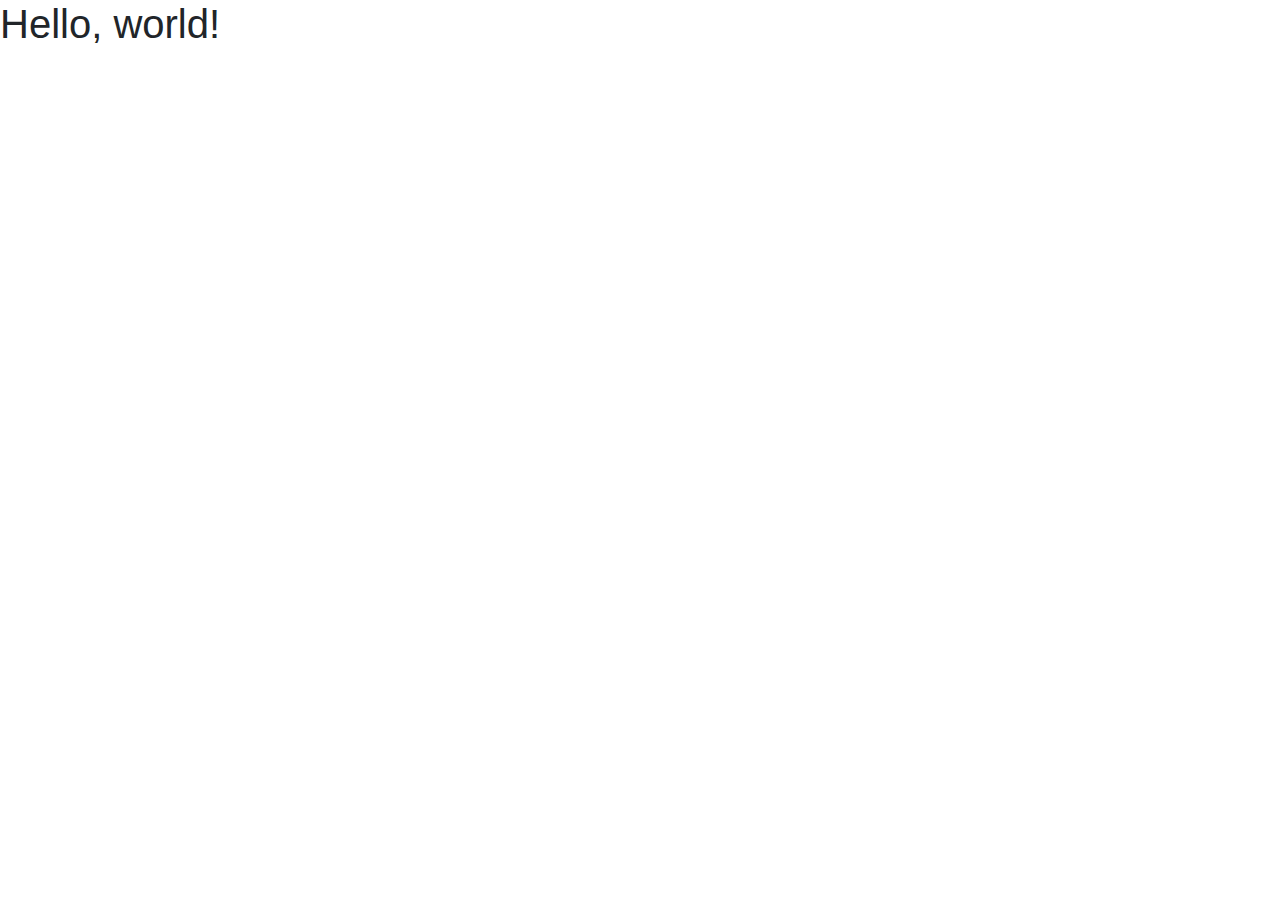
==== public/index.html @ 04bdb426 "starting project" ====
<!DOCTYPE html>
<html lang="en">
  <head>
    <!-- Required meta tags -->
    <meta charset="utf-8" />
    <meta
      name="viewport"
      content="width=device-width, initial-scale=1, shrink-to-fit=no"
    />

    <!-- Bootstrap CSS -->
    <link
      rel="stylesheet"
      href="https://stackpath.bootstrapcdn.com/bootstrap/4.5.2/css/bootstrap.min.css"
      integrity="sha384-JcKb8q3iqJ61gNV9KGb8thSsNjpSL0n8PARn9HuZOnIxN0hoP+VmmDGMN5t9UJ0Z"
      crossorigin="anonymous"
    />
    <link rel="stylesheet" href="styles.css" />

    <title>Hello, world!</title>
  </head>
  <body>
    <h1>Hello, world!</h1>

    <!-- Optional JavaScript -->
    <!-- jQuery first, then Popper.js, then Bootstrap JS -->
    <script
      src="https://code.jquery.com/jquery-3.5.1.slim.min.js"
      integrity="sha384-DfXdz2htPH0lsSSs5nCTpuj/zy4C+OGpamoFVy38MVBnE+IbbVYUew+OrCXaRkfj"
      crossorigin="anonymous"
    ></script>
    <script
      src="https://cdn.jsdelivr.net/npm/popper.js@1.16.1/dist/umd/popper.min.js"
      integrity="sha384-9/reFTGAW83EW2RDu2S0VKaIzap3H66lZH81PoYlFhbGU+6BZp6G7niu735Sk7lN"
      crossorigin="anonymous"
    ></script>
    <script
      src="https://stackpath.bootstrapcdn.com/bootstrap/4.5.2/js/bootstrap.min.js"
      integrity="sha384-B4gt1jrGC7Jh4AgTPSdUtOBvfO8shuf57BaghqFfPlYxofvL8/KUEfYiJOMMV+rV"
      crossorigin="anonymous"
    ></script>
  </body>
</html>
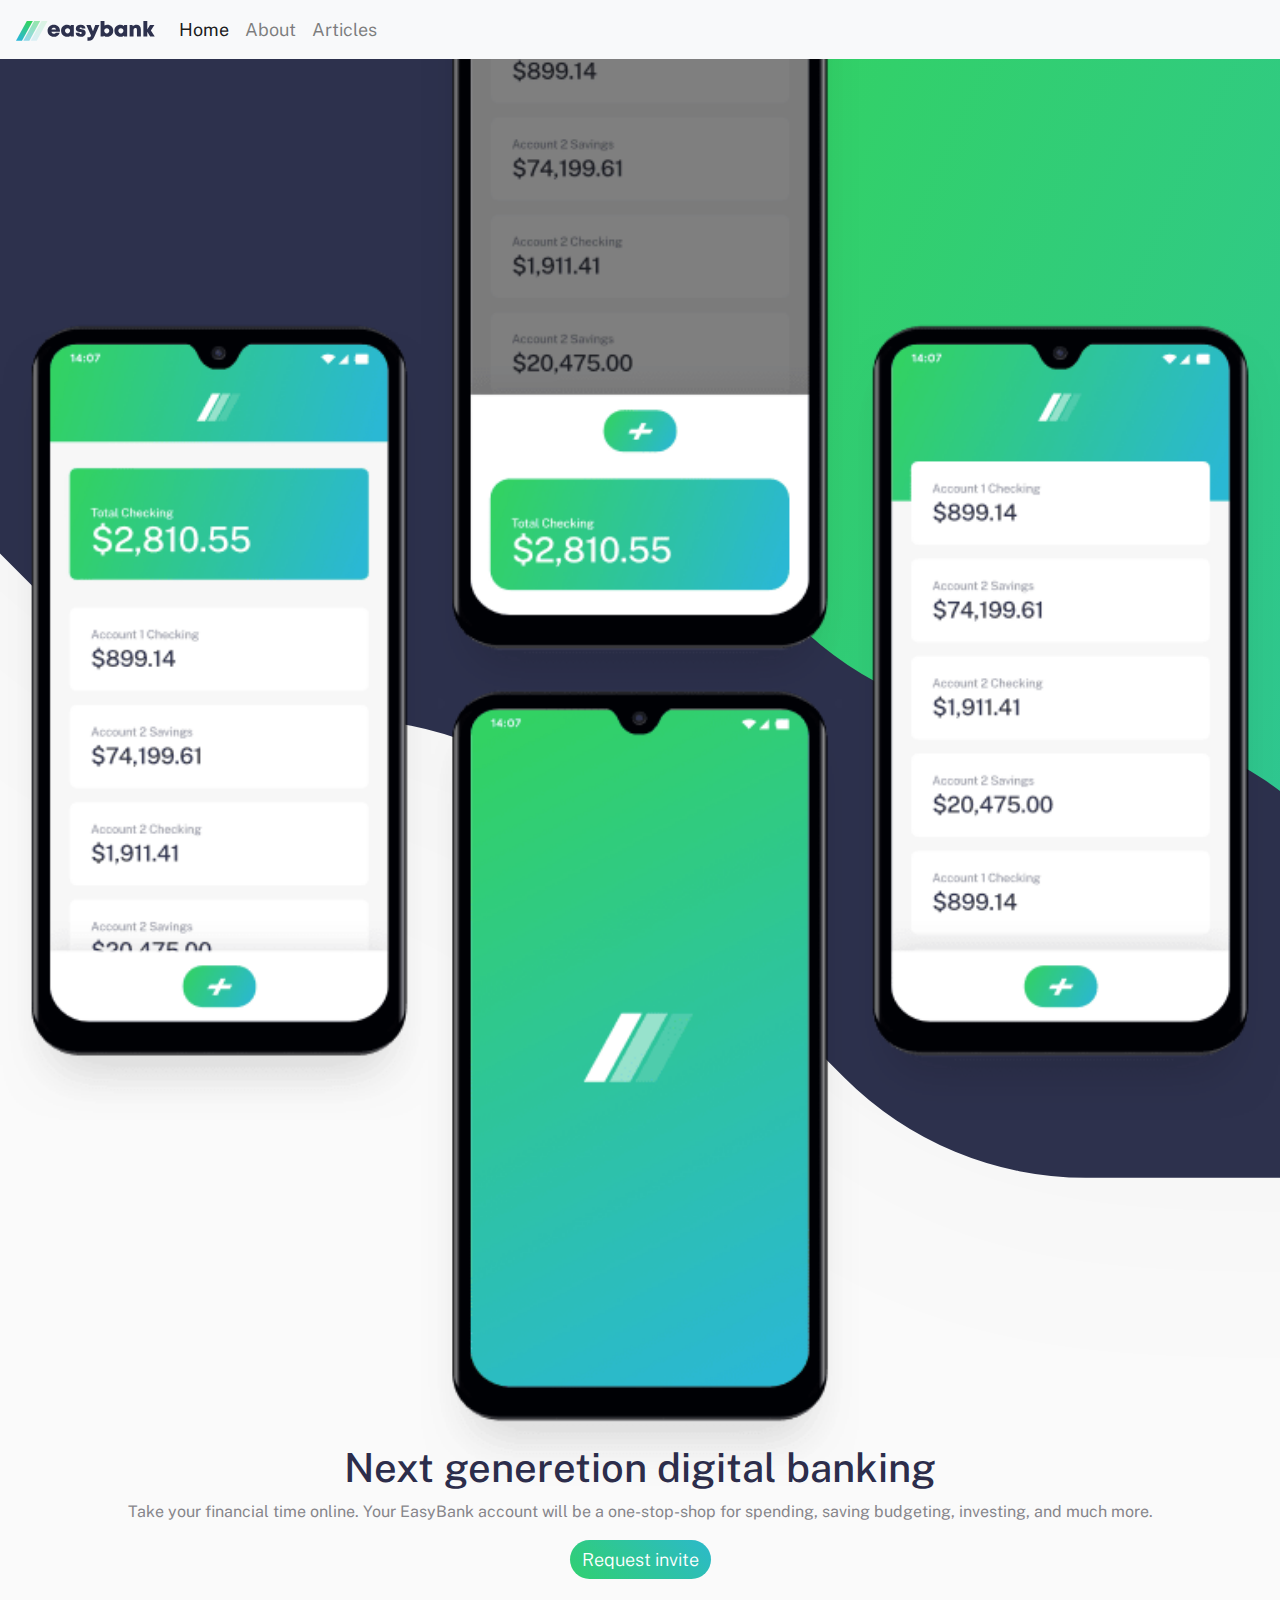
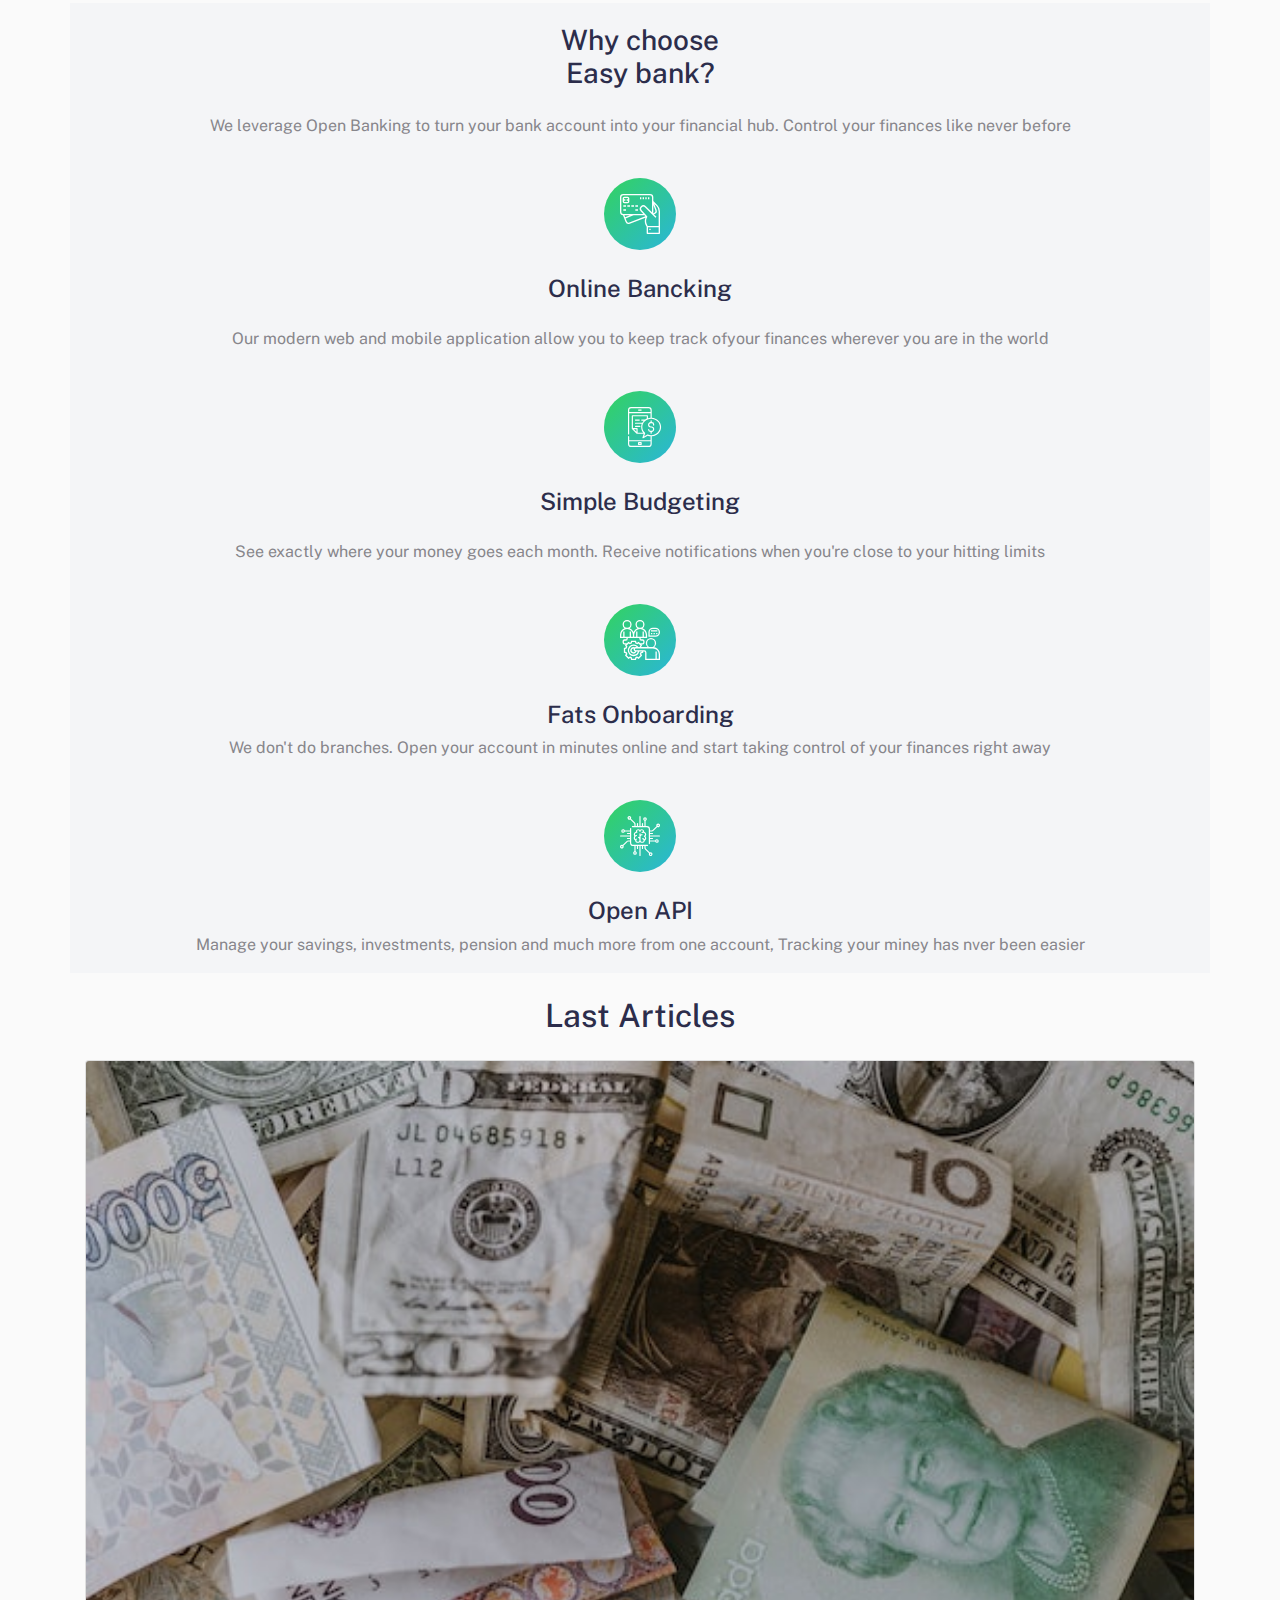
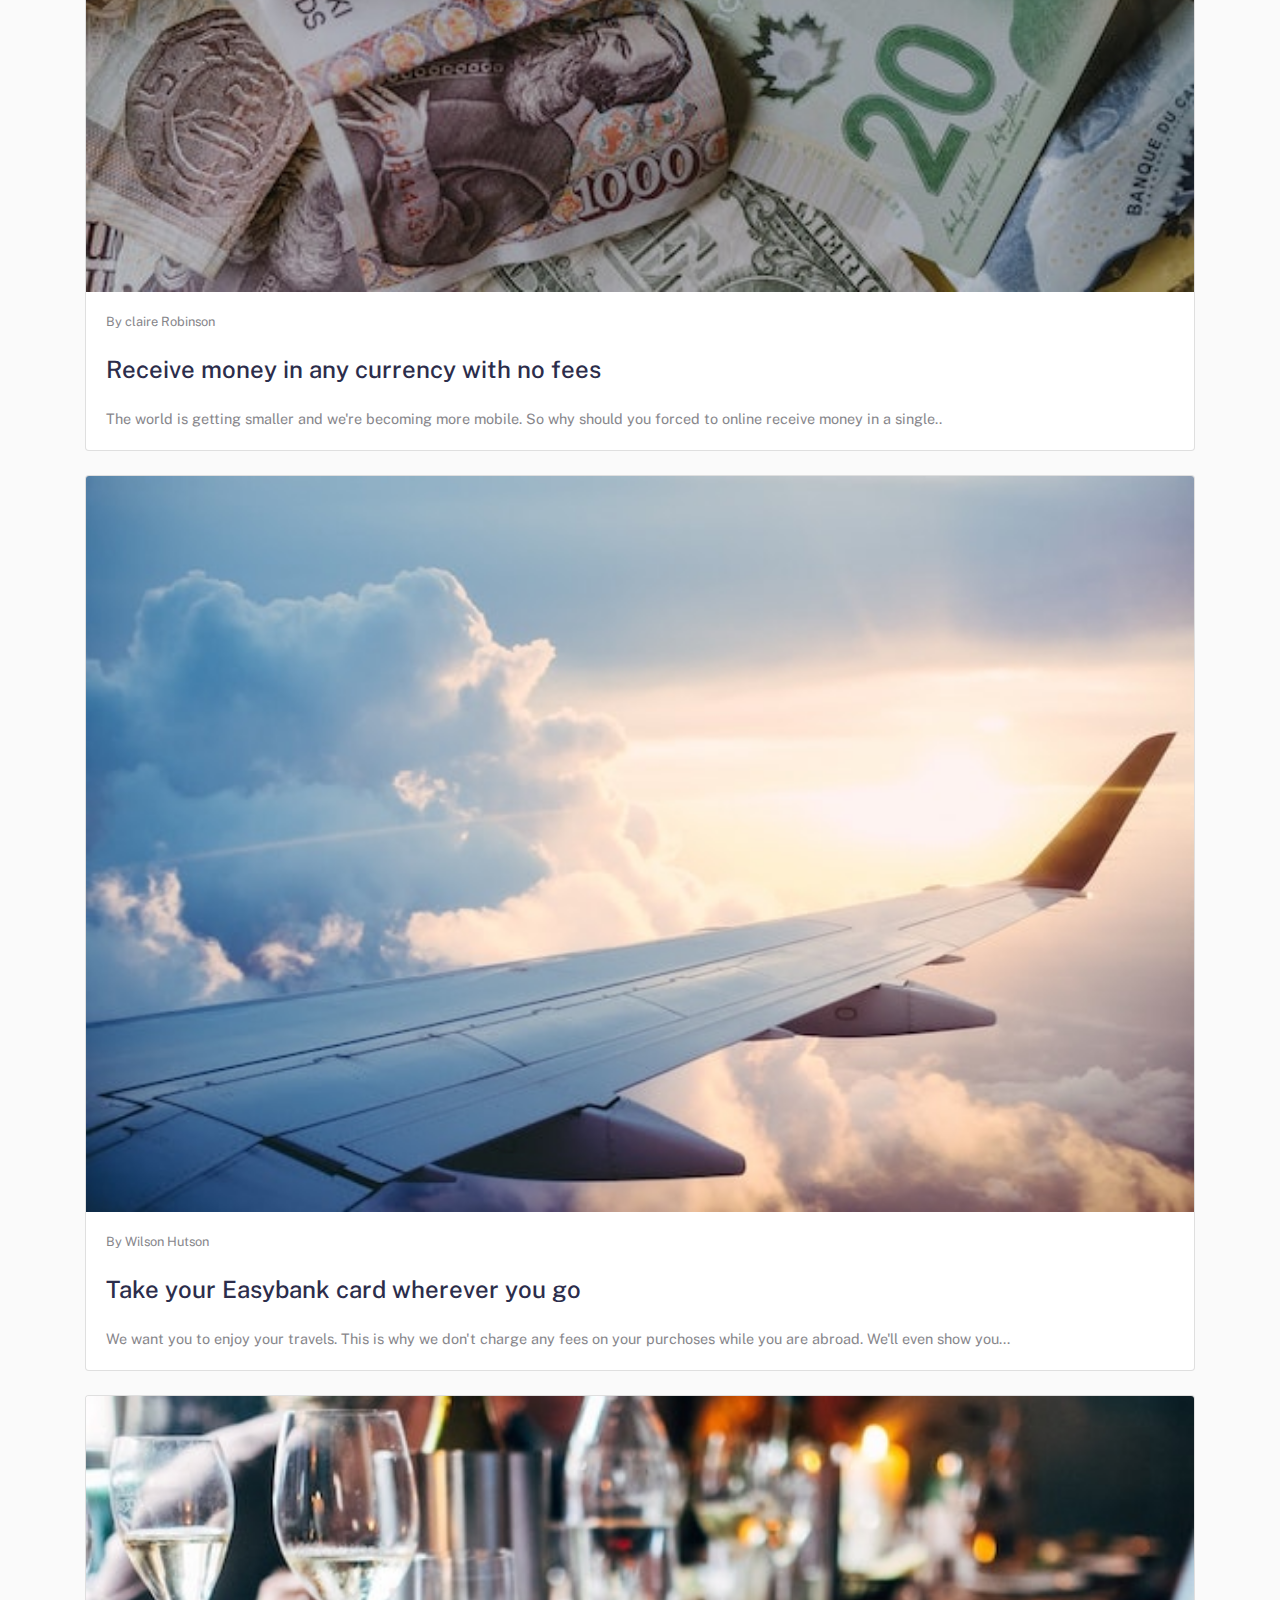
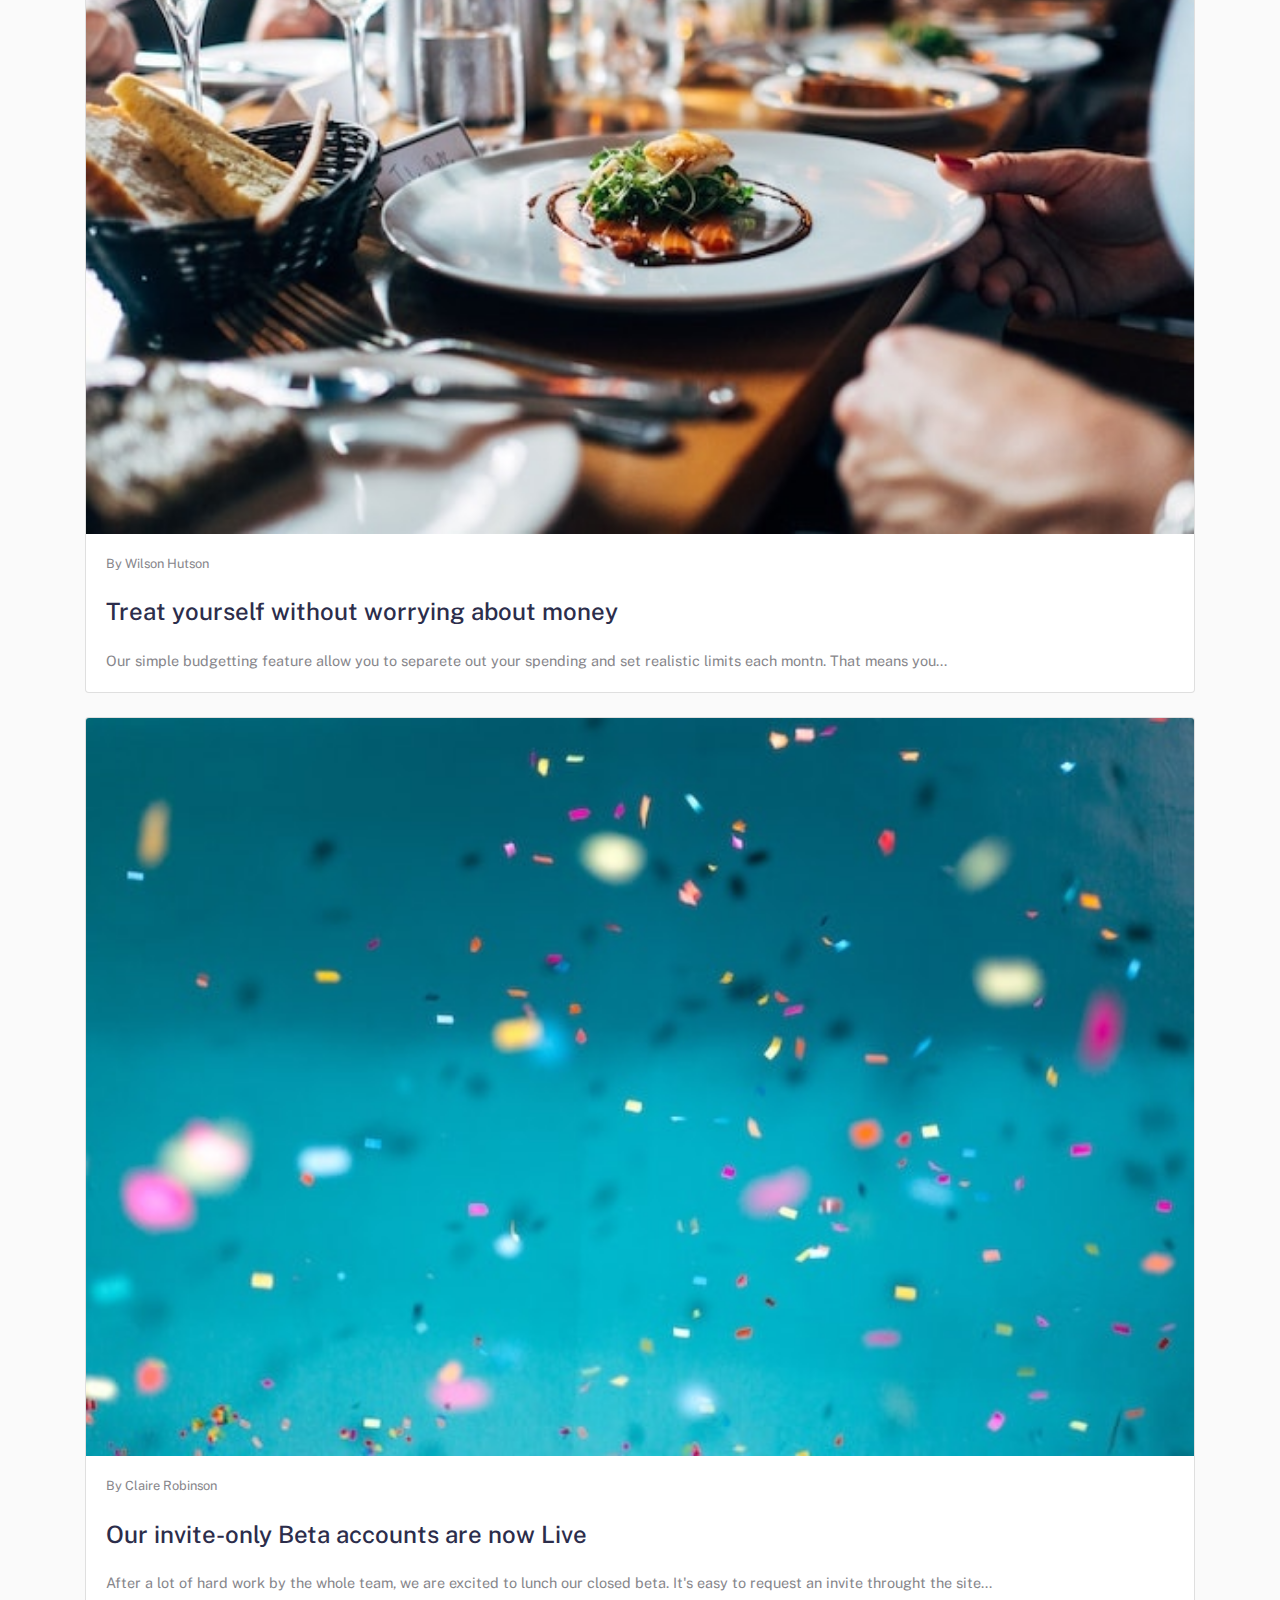
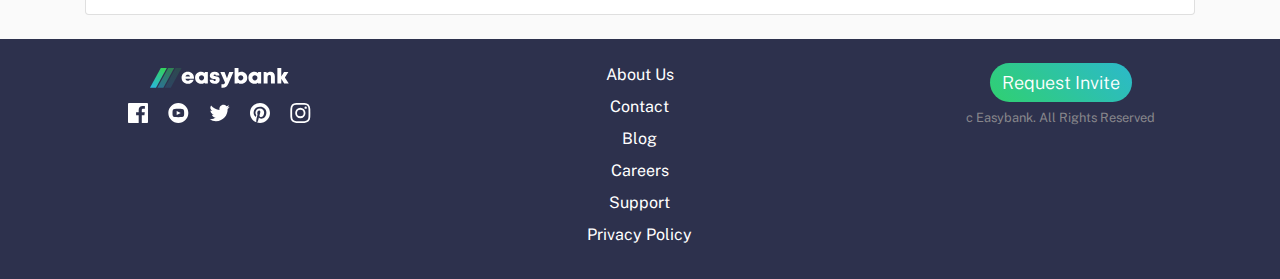
==== commit 8b2942f9: "Mobile first" ====
--- a/public/index.html
+++ b/public/index.html
@@ -15,12 +15,254 @@
       integrity="sha384-JcKb8q3iqJ61gNV9KGb8thSsNjpSL0n8PARn9HuZOnIxN0hoP+VmmDGMN5t9UJ0Z"
       crossorigin="anonymous"
     />
+    <link
+      href="https://fonts.googleapis.com/css2?family=Public+Sans:wght@300;400;700&display=swap"
+      rel="stylesheet"
+    />
     <link rel="stylesheet" href="styles.css" />
 
     <title>Hello, world!</title>
   </head>
   <body>
-    <h1>Hello, world!</h1>
+    <main>
+      <!-- Header -->
+      <header id="home">
+        <div class="container-fluid">
+          <div class="row">
+            <div class="col p-0">
+              <nav
+                class="fixed-top navbar navbar-expand-lg navbar-light bg-light"
+              >
+                <a class="navbar-brand" href="#home">
+                  <img src="./images/logo.svg" alt="" />
+                </a>
+                <button
+                  class="navbar-toggler"
+                  type="button"
+                  data-toggle="collapse"
+                  data-target="#navbarNav"
+                  aria-controls="navbarNav"
+                  aria-expanded="false"
+                  aria-label="Toggle navigation"
+                >
+                  <span class="navbar-toggler-icon"></span>
+                </button>
+                <div class="collapse navbar-collapse" id="navbarNav">
+                  <ul class="navbar-nav">
+                    <li class="nav-item active">
+                      <a class="nav-link" href="#"
+                        >Home <span class="sr-only">(current)</span></a
+                      >
+                    </li>
+                    <li class="nav-item">
+                      <a class="nav-link" href="#about">About</a>
+                    </li>
+                    <li class="nav-item">
+                      <a class="nav-link" href="#articles">Articles</a>
+                    </li>
+                  </ul>
+                </div>
+              </nav>
+            </div>
+          </div>
+        </div>
+      </header>
+      <!-- Hero -->
+      <section class="hero">
+        <div class="hero-img-container container-fluid">
+          <div class="row">
+            <div class="col p-0">
+              <img width="100%" src="images/bg-intro-mobile.svg" alt="" />
+            </div>
+          </div>
+        </div>
+        <div class="hero-telefonos">
+          <div class="hero-telefonos-container">
+            <img src="images/image-mockups.png" alt="" />
+          </div>
+        </div>
+        <div class="container her-text text-center">
+          <div class="row">
+            <div class="col">
+              <h1>Next generetion digital banking</h1>
+              <p>
+                Take your financial time online. Your EasyBank account will be a
+                one-stop-shop for spending, saving budgeting, investing, and
+                much more.
+              </p>
+              <button class="btn-mio">Request invite</button>
+            </div>
+          </div>
+        </div>
+      </section>
+      <!-- About -->
+      <section id="about" class="mb-4 about container text-center mt-4">
+        <div class="row">
+          <div class="col choose-container mb-4">
+            <h3 class="mb-4">
+              Why choose <br />
+              Easy bank?
+            </h3>
+            <p>
+              We leverage Open Banking to turn your bank account into your
+              financial hub. Control your finances like never before
+            </p>
+          </div>
+        </div>
+        <div class="row">
+          <div class="col-12 mb-4">
+            <img src="images/icon-online.svg" alt="" />
+            <h4 class="m-4">Online Bancking</h4>
+            <p>
+              Our modern web and mobile application allow you to keep track
+              ofyour finances wherever you are in the world
+            </p>
+          </div>
+          <div class="col-12 mb-4">
+            <img src="images/icon-budgeting.svg" alt="" />
+            <h4 class="m-4">Simple Budgeting</h4>
+            <p>
+              See exactly where your money goes each month. Receive
+              notifications when you're close to your hitting limits
+            </p>
+          </div>
+          <div class="col-12 mb-4">
+            <img src="images/icon-onboarding.svg" alt="" />
+            <h4 class="mt-4">Fats Onboarding</h4>
+            <p>
+              We don't do branches. Open your account in minutes online and
+              start taking control of your finances right away
+            </p>
+          </div>
+          <div class="col-12">
+            <img src="images/icon-api.svg" alt="" />
+            <h4 class="mt-4">Open API</h4>
+            <p>
+              Manage your savings, investments, pension and much more from one
+              account, Tracking your miney has nver been easier
+            </p>
+          </div>
+        </div>
+      </section>
+      <section id="articles" class="container articles text-center">
+        <h2 class="mb-4">Last Articles</h2>
+        <div class="row">
+          <div class="col-12">
+            <div class="card text-center mb-4">
+              <img
+                src="images/image-currency.jpg"
+                class="card-img-top"
+                alt="..."
+              />
+              <div class="card-body">
+                <span class="text-left d-flex">By claire Robinson</span>
+                <h4 class="my-4 text-left">
+                  Receive money in any currency with no fees
+                </h4>
+                <p class="card-text text-left">
+                  The world is getting smaller and we're becoming more mobile.
+                  So why should you forced to online receive money in a single..
+                </p>
+              </div>
+            </div>
+          </div>
+          <div class="col-12">
+            <div class="card text-center mb-4">
+              <img
+                src="images/image-plane.jpg"
+                class="card-img-top"
+                alt="..."
+              />
+              <div class="card-body">
+                <span class="text-left d-flex">By Wilson Hutson</span>
+                <h4 class="my-4 text-left">
+                  Take your Easybank card wherever you go
+                </h4>
+                <p class="card-text text-left">
+                  We want you to enjoy your travels. This is why we don't charge
+                  any fees on your purchoses while you are abroad. We'll even
+                  show you...
+                </p>
+              </div>
+            </div>
+          </div>
+          <div class="col-12">
+            <div class="card text-center mb-4">
+              <img
+                src="images/image-restaurant.jpg"
+                class="card-img-top"
+                alt="..."
+              />
+              <div class="card-body">
+                <span class="text-left d-flex">By Wilson Hutson</span>
+                <h4 class="my-4 text-left">
+                  Treat yourself without worrying about money
+                </h4>
+                <p class="card-text text-left">
+                  Our simple budgetting feature allow you to separete out your
+                  spending and set realistic limits each montn. That means
+                  you...
+                </p>
+              </div>
+            </div>
+          </div>
+          <div class="col-12">
+            <div class="card text-center mb-4">
+              <img
+                src="images/image-confetti.jpg"
+                class="card-img-top"
+                alt="..."
+              />
+              <div class="card-body">
+                <span class="text-left d-flex">By Claire Robinson</span>
+                <h4 class="my-4 text-left">
+                  Our invite-only Beta accounts are now Live
+                </h4>
+                <p class="card-text text-left">
+                  After a lot of hard work by the whole team, we are excited to
+                  lunch our closed beta. It's easy to request an invite throught
+                  the site...
+                </p>
+              </div>
+            </div>
+          </div>
+        </div>
+      </section>
+      <footer id="footer" class="p-4 container-fluid footer text-center">
+        <div class="row">
+          <div class="col-12 col-md-4">
+            <div class="row mb-2">
+              <div class="col">
+                <img src="images/logoblaco.svg" alt="" />
+              </div>
+            </div>
+            <div class="row mb-4">
+              <div class="col">
+                <img class="mx-2" src="images/icon-facebook.svg" alt="" />
+                <img class="mx-2" src="images/icon-youtube.svg" alt="" />
+                <img class="mx-2" src="images/icon-twitter.svg" alt="" />
+                <img class="mx-2" src="images/icon-pinterest.svg" alt="" />
+                <img class="mx-2" src="images/icon-instagram.svg" alt="" />
+              </div>
+            </div>
+          </div>
+          <div class="col-12 col-md-4">
+            <p class="mb-2">About Us</p>
+            <p class="mb-2">Contact</p>
+            <p class="mb-2">Blog</p>
+            <p class="mb-2">Careers</p>
+            <p class="mb-2">Support</p>
+            <p class="mb-2">Privacy Policy</p>
+          </div>
+          <div class="col-12 col-md-4">
+            <div class="row">
+              <button class="btn-mio mx-auto">Request Invite</button>
+            </div>
+            <span>c Easybank. All Rights Reserved</span>
+          </div>
+        </div>
+      </footer>
+    </main>
 
     <!-- Optional JavaScript -->
     <!-- jQuery first, then Popper.js, then Bootstrap JS -->
--- a/public/styles.css
+++ b/public/styles.css
@@ -0,0 +1,91 @@
+:root {
+  --Dark-Blue: hsl(233, 26%, 24%);
+  --color-verde: hsl(136, 65%, 51%);
+  --color-celeste: hsl(192, 70%, 51%);
+  --Grayish-Blue: hsl(233, 8%, 62%);
+  --Light-Grayish-Blue: hsl(220, 16%, 96%);
+}
+
+html {
+  scroll-behavior: smooth;
+}
+p {
+  color: #87868b;
+  font-size: 1rem;
+}
+
+.btn-mio {
+  background: linear-gradient(
+    45deg,
+    rgba(48, 208, 112, 1) 0%,
+    rgba(44, 185, 203, 1) 100%
+  );
+  outline: none;
+  border: none;
+  color: white;
+  padding: 6px 12px;
+  border-radius: 22px;
+  font-weight: 300;
+}
+
+span {
+  font-size: 0.8rem;
+  color: #87868b;
+}
+
+body {
+  font-family: "Public Sans", sans-serif;
+  font-size: 18px;
+  background: #fafafa;
+}
+/* Hero */
+.hero-img-container {
+  position: relative;
+}
+
+.hero-telefonos-container {
+  width: 100%;
+}
+
+.hero-telefonos-container img {
+  width: 100%;
+  position: absolute;
+  top: -9vh;
+  bottom: 0;
+  left: 0;
+  right: 0;
+}
+
+/* About */
+
+.about {
+  background: #f4f5f7;
+  padding-top: 20px;
+}
+
+.card p {
+  font-size: 0.9rem;
+}
+
+/* Footer */
+
+.footer {
+  background: var(--Dark-Blue);
+}
+
+.footer p {
+  color: white;
+}
+
+h1,
+h2,
+h3,
+h4 {
+  color: #2c2d4b;
+}
+
+@media screen and (min-width: 500px) {
+  hero-telefonos-container img {
+    src: url(images/icon-facebook.svg);
+  }
+}
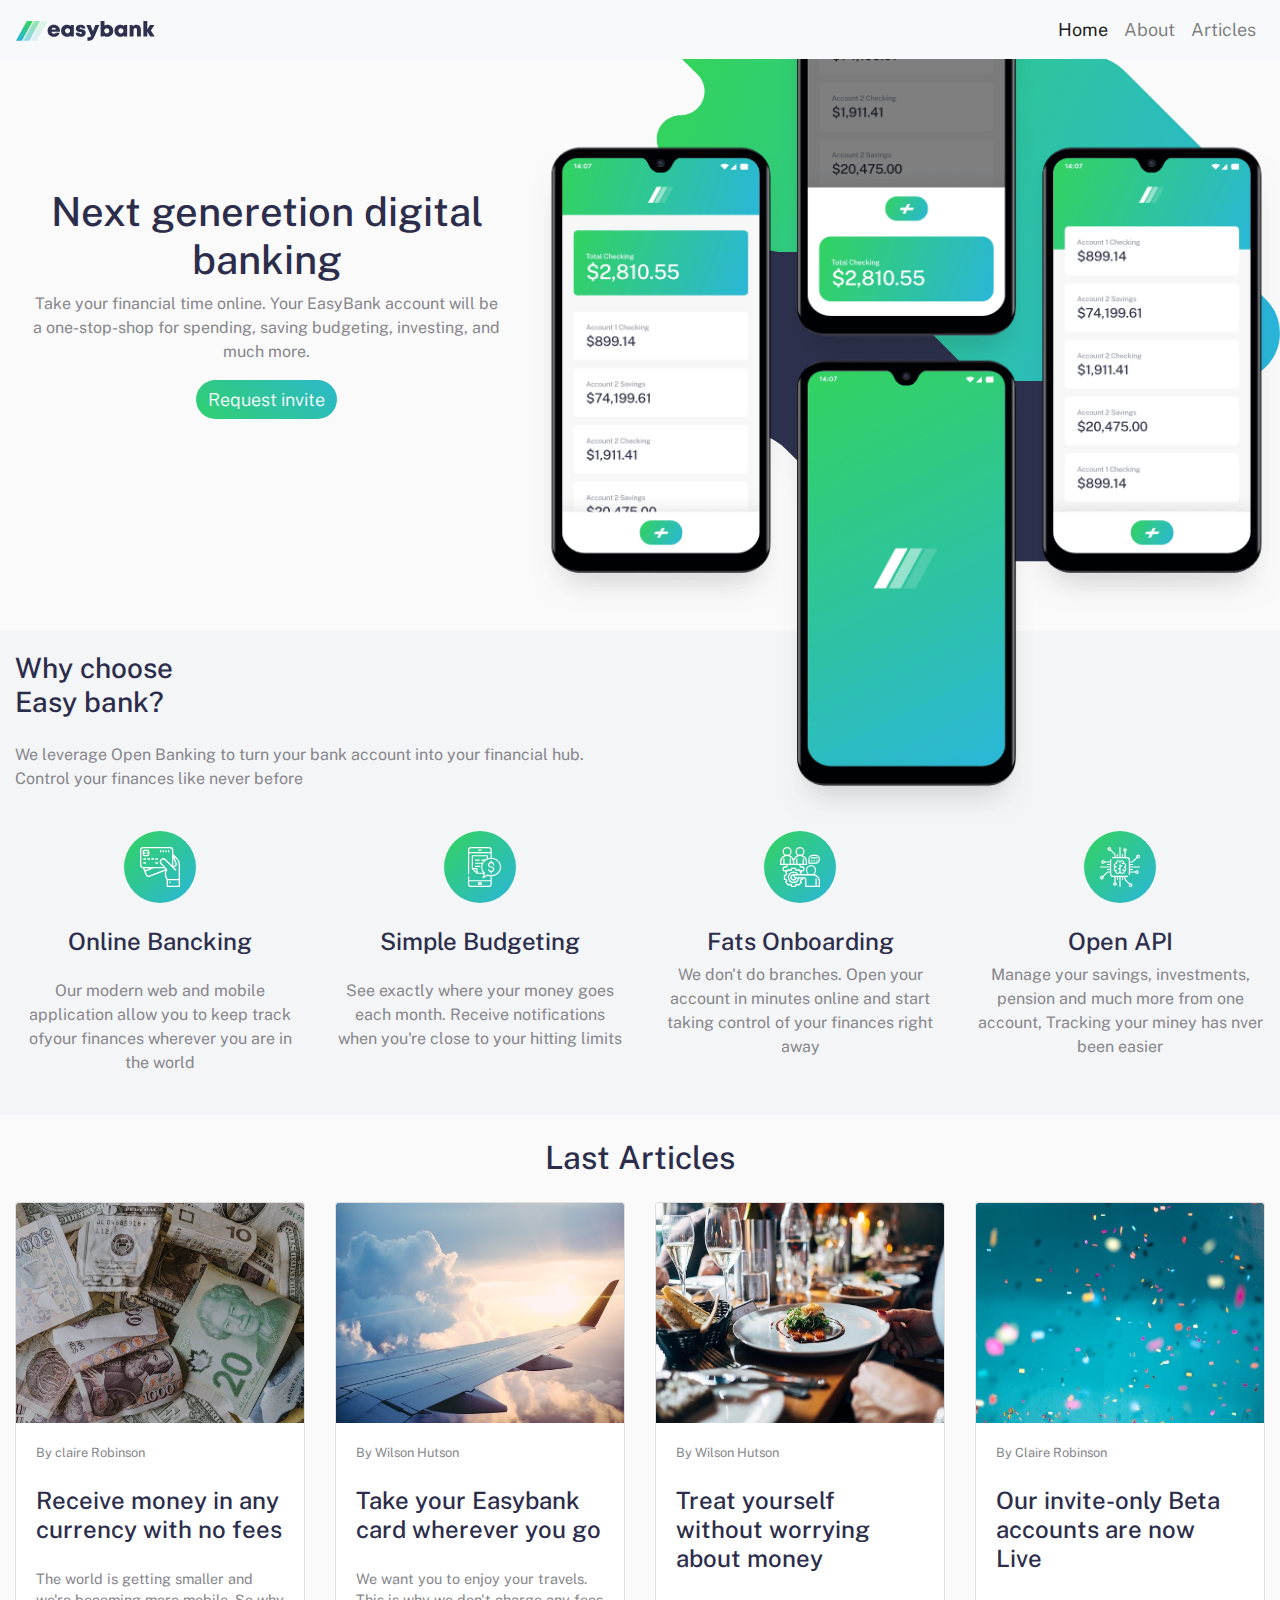
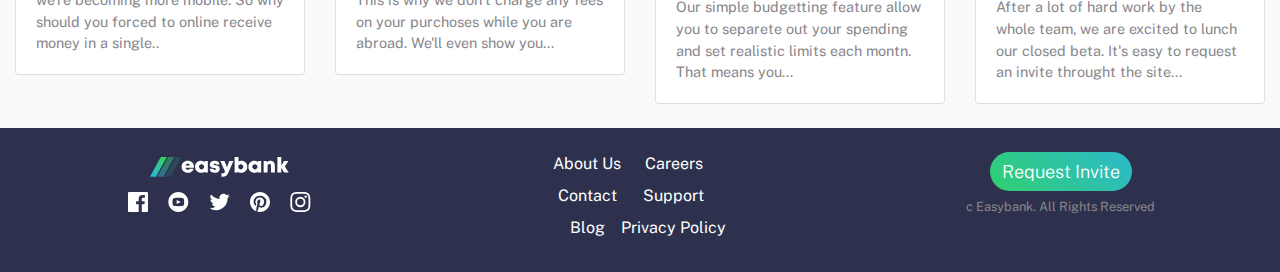
==== commit 3aac8298: "done" ====
--- a/public/index.html
+++ b/public/index.html
@@ -23,7 +23,7 @@
 
     <title>Hello, world!</title>
   </head>
-  <body>
+  <body data-spy="scroll" data-target="#navbarNav">
     <main>
       <!-- Header -->
       <header id="home">
@@ -48,7 +48,7 @@
                   <span class="navbar-toggler-icon"></span>
                 </button>
                 <div class="collapse navbar-collapse" id="navbarNav">
-                  <ul class="navbar-nav">
+                  <ul class="navbar-nav ml-auto">
                     <li class="nav-item active">
                       <a class="nav-link" href="#"
                         >Home <span class="sr-only">(current)</span></a
@@ -69,48 +69,96 @@
       </header>
       <!-- Hero -->
       <section class="hero">
-        <div class="hero-img-container container-fluid">
+        <div class="container-fluid">
           <div class="row">
-            <div class="col p-0">
-              <img width="100%" src="images/bg-intro-mobile.svg" alt="" />
-            </div>
-          </div>
-        </div>
-        <div class="hero-telefonos">
-          <div class="hero-telefonos-container">
-            <img src="images/image-mockups.png" alt="" />
-          </div>
-        </div>
-        <div class="container her-text text-center">
-          <div class="row">
-            <div class="col">
-              <h1>Next generetion digital banking</h1>
-              <p>
-                Take your financial time online. Your EasyBank account will be a
-                one-stop-shop for spending, saving budgeting, investing, and
-                much more.
-              </p>
-              <button class="btn-mio">Request invite</button>
+            <div class="col p-0 d-lg-none">
+              <div class="imagenes">
+                <div class="hero-img-container container-fluid">
+                  <div class="row">
+                    <div class="col p-0">
+                      <img
+                        width="100%"
+                        src="images/bg-intro-mobile.svg"
+                        alt=""
+                      />
+                    </div>
+                  </div>
+                </div>
+                <div class="hero-telefonos">
+                  <div class="hero-telefonos-container">
+                    <img src="images/image-mockups.png" alt="" />
+                  </div>
+                </div>
+              </div>
+              <div class="container her-text text-center">
+                <div class="row">
+                  <div class="col">
+                    <h1>Next generetion digital banking</h1>
+                    <p>
+                      Take your financial time online. Your EasyBank account
+                      will be a one-stop-shop for spending, saving budgeting,
+                      investing, and much more.
+                    </p>
+                    <button class="btn-mio">Request invite</button>
+                  </div>
+                </div>
+              </div>
+            </div>
+            <div class="col-5 d-none d-lg-block my-auto">
+              <div class="container her-text text-center">
+                <div class="row">
+                  <div class="col">
+                    <h1>Next generetion digital banking</h1>
+                    <p>
+                      Take your financial time online. Your EasyBank account
+                      will be a one-stop-shop for spending, saving budgeting,
+                      investing, and much more.
+                    </p>
+                    <button class="btn-mio">Request invite</button>
+                  </div>
+                </div>
+              </div>
+            </div>
+            <div class="col-7 d-none d-lg-block">
+              <div class="imagenes">
+                <div class="hero-img-container container-fluid p-0">
+                  <div class="row">
+                    <div class="col p-0">
+                      <img
+                        width="100%"
+                        src="images/bg-intro-desktop.svg"
+                        alt=""
+                      />
+                    </div>
+                  </div>
+                </div>
+                <div class="hero-telefonos">
+                  <div class="hero-telefonos-container">
+                    <img src="images/image-mockups.png" alt="" />
+                  </div>
+                </div>
+              </div>
             </div>
           </div>
         </div>
       </section>
       <!-- About -->
-      <section id="about" class="mb-4 about container text-center mt-4">
+      <section id="about" class="mb-4 about container-fluid text-center mt-4">
         <div class="row">
-          <div class="col choose-container mb-4">
+          <div class="col text-lg-left choose-container mb-4">
             <h3 class="mb-4">
               Why choose <br />
               Easy bank?
             </h3>
             <p>
               We leverage Open Banking to turn your bank account into your
-              financial hub. Control your finances like never before
+              financial hub.<br />
+              Control your finances like never before
             </p>
           </div>
         </div>
         <div class="row">
-          <div class="col-12 mb-4">
+          <div class="col-12 col-md-6 col-lg-3 mb-4">
             <img src="images/icon-online.svg" alt="" />
             <h4 class="m-4">Online Bancking</h4>
             <p>
@@ -118,7 +166,7 @@
               ofyour finances wherever you are in the world
             </p>
           </div>
-          <div class="col-12 mb-4">
+          <div class="col-12 col-md-6 col-lg-3 mb-4">
             <img src="images/icon-budgeting.svg" alt="" />
             <h4 class="m-4">Simple Budgeting</h4>
             <p>
@@ -126,7 +174,7 @@
               notifications when you're close to your hitting limits
             </p>
           </div>
-          <div class="col-12 mb-4">
+          <div class="col-12 col-md-6 col-lg-3 mb-4">
             <img src="images/icon-onboarding.svg" alt="" />
             <h4 class="mt-4">Fats Onboarding</h4>
             <p>
@@ -134,7 +182,7 @@
               start taking control of your finances right away
             </p>
           </div>
-          <div class="col-12">
+          <div class="col-12 col-md-6 col-lg-3">
             <img src="images/icon-api.svg" alt="" />
             <h4 class="mt-4">Open API</h4>
             <p>
@@ -144,12 +192,13 @@
           </div>
         </div>
       </section>
-      <section id="articles" class="container articles text-center">
+      <section id="articles" class="container-fluid articles text-center">
         <h2 class="mb-4">Last Articles</h2>
         <div class="row">
-          <div class="col-12">
+          <div class="col-12 col-md-6 col-lg-3">
             <div class="card text-center mb-4">
               <img
+                height="220px"
                 src="images/image-currency.jpg"
                 class="card-img-top"
                 alt="..."
@@ -166,9 +215,10 @@
               </div>
             </div>
           </div>
-          <div class="col-12">
+          <div class="col-12 col-md-6 col-lg-3">
             <div class="card text-center mb-4">
               <img
+                height="220px"
                 src="images/image-plane.jpg"
                 class="card-img-top"
                 alt="..."
@@ -186,9 +236,10 @@
               </div>
             </div>
           </div>
-          <div class="col-12">
+          <div class="col-12 col-md-6 col-lg-3">
             <div class="card text-center mb-4">
               <img
+                height="220px"
                 src="images/image-restaurant.jpg"
                 class="card-img-top"
                 alt="..."
@@ -206,9 +257,10 @@
               </div>
             </div>
           </div>
-          <div class="col-12">
+          <div class="col-12 col-md-6 col-lg-3">
             <div class="card text-center mb-4">
               <img
+                height="220px"
                 src="images/image-confetti.jpg"
                 class="card-img-top"
                 alt="..."
@@ -246,13 +298,21 @@
               </div>
             </div>
           </div>
-          <div class="col-12 col-md-4">
-            <p class="mb-2">About Us</p>
-            <p class="mb-2">Contact</p>
-            <p class="mb-2">Blog</p>
-            <p class="mb-2">Careers</p>
-            <p class="mb-2">Support</p>
-            <p class="mb-2">Privacy Policy</p>
+          <div class="col-12 col-md-4 d-md-flex justify-content-md-center">
+            <div class="row">
+              <div class="col">
+                <p class="mb-2">About Us</p>
+                <p class="mb-2">Contact</p>
+                <p class="mb-2">Blog</p>
+              </div>
+            </div>
+            <div class="row">
+              <div class="col">
+                <p class="mb-2">Careers</p>
+                <p class="mb-2">Support</p>
+                <p class="mb-2">Privacy Policy</p>
+              </div>
+            </div>
           </div>
           <div class="col-12 col-md-4">
             <div class="row">
--- a/public/styles.css
+++ b/public/styles.css
@@ -50,7 +50,7 @@
 .hero-telefonos-container img {
   width: 100%;
   position: absolute;
-  top: -9vh;
+  top: -10vh;
   bottom: 0;
   left: 0;
   right: 0;
